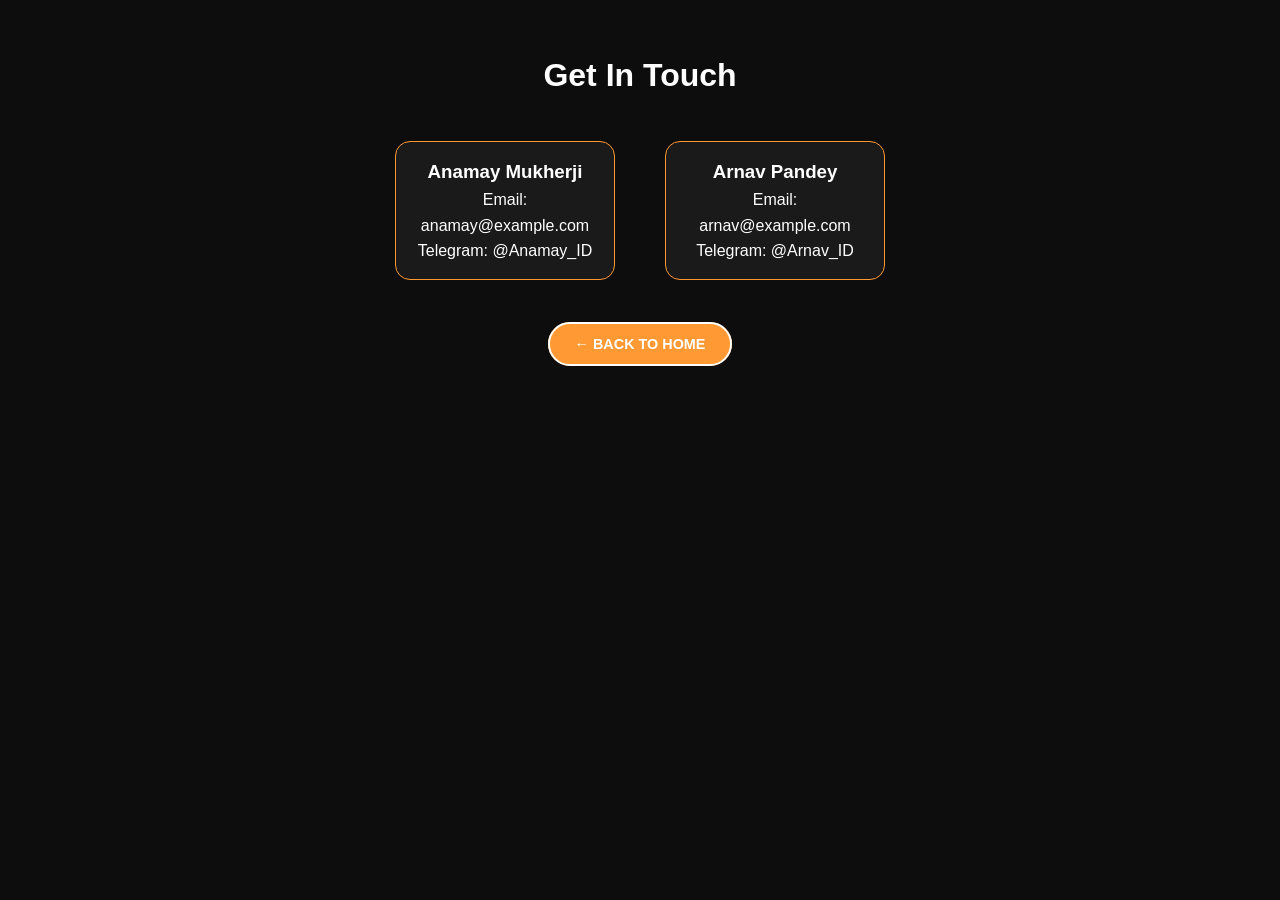
==== contact.html @ 9274b2ab "Add files via upload" ====
<!DOCTYPE html>
<html lang="en">
<head>
    <meta charset="UTF-8">
    <title>Contact Us | Crimson Dusk Gaming</title>
    <link rel="stylesheet" href="style.css">
</head>
<body style="padding: 50px;">
    <h1>Get In Touch</h1>
    <div style="display: flex; justify-content: center; gap: 50px; margin-top: 40px;">
        
        <!-- Anamay Contact -->
        <div class="partner-card">
            <h3>Anamay Mukherji</h3>
            <p>Email: anamay@example.com</p>
            <p>Telegram: @Anamay_ID</p>
        </div>

        <!-- Arnav Contact -->
        <div class="partner-card">
            <h3>Arnav Pandey</h3>
            <p>Email: arnav@example.com</p>
            <p>Telegram: @Arnav_ID</p>
        </div>

    </div>
    <br><br>
    <a href="index.html" class="nav-btn btn-1">← Back to Home</a>
</body>
</html>
---- style.css ----
/* --- Global Styles --- */
* { margin: 0; padding: 0; box-sizing: border-box; }
body { font-family: 'Poppins', sans-serif; background-color: #0d0d0d; color: #ffffff; text-align: center; line-height: 1.6; }

/* --- Hero Section --- */
/* Saffron to Green Gradient */
.hero { padding: 60px 20px; background: linear-gradient(135deg, #FF9933, #0d0d0d, #138808); border-bottom: 4px solid #ffffff; }

/* Founders Profile - White Border for contrast */
.founders-container { display: flex; justify-content: center; gap: 40px; margin: 30px 0; flex-wrap: wrap; }
.founder-card { text-align: center; }
.profile-img { width: 200px; height: 200px; border-radius: 50%; border: 6px solid #ffffff; object-fit: cover; margin-bottom: 10px; }

/* Buttons - Tri-color Palette */
.nav-links { display: flex; justify-content: center; gap: 15px; margin-top: 30px; flex-wrap: wrap; }
.nav-btn { padding: 12px 25px; border-radius: 50px; text-decoration: none; font-weight: 700; color: #fff; transition: 0.4s; text-transform: uppercase; font-size: 0.9rem; border: 2px solid #fff; }
.nav-btn:hover { transform: scale(1.1); filter: brightness(1.2); }

/* Custom Colors */
.btn-1 { background: #FF9933; } /* Saffron */
.btn-2 { background: #138808; } /* Green */
.btn-3 { background: #000080; } /* Navy Blue (Ashoka Chakra) */
.btn-4 { background: #ffffff; color: #000; } /* White */
.btn-5 { background: #FF9933; } /* Saffron */

/* Creative Team */
.partners { padding: 40px 20px; }
.grid { display: flex; justify-content: center; gap: 30px; margin-top: 20px; flex-wrap: wrap; }
.partner-card { background: #1a1a1a; padding: 15px; border-radius: 15px; width: 220px; border: 1px solid #FF9933; }
.partner-img { width: 100px; height: 100px; border-radius: 50%; border: 3px solid #138808; object-fit: cover; margin-bottom: 10px; }

/* Footer */
footer { padding: 30px; color: #fff; font-size: 0.9rem; border-top: 2px solid #FF9933; }
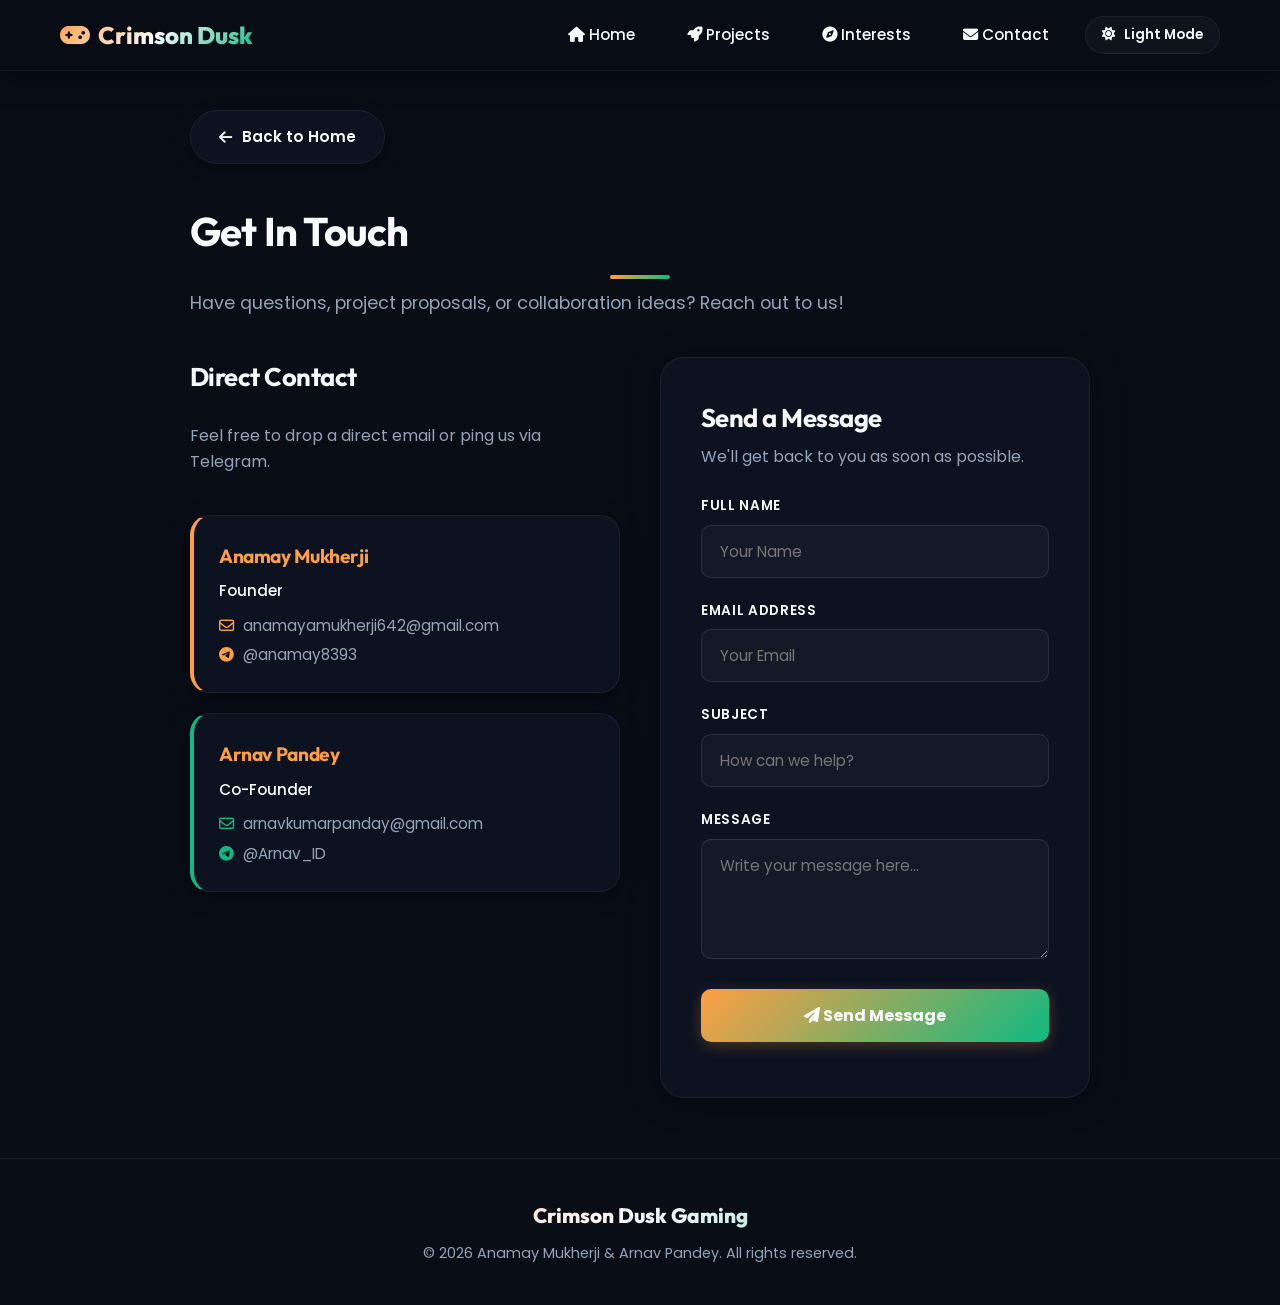
==== commit dc46d7f1: "Add files via upload" ====
--- a/contact.html
+++ b/contact.html
@@ -1,30 +1,124 @@
-<!DOCTYPE html>
-<html lang="en">
-<head>
-    <meta charset="UTF-8">
-    <title>Contact Us | Crimson Dusk Gaming</title>
-    <link rel="stylesheet" href="style.css">
-</head>
-<body style="padding: 50px;">
-    <h1>Get In Touch</h1>
-    <div style="display: flex; justify-content: center; gap: 50px; margin-top: 40px;">
-        
-        <!-- Anamay Contact -->
-        <div class="partner-card">
-            <h3>Anamay Mukherji</h3>
-            <p>Email: anamay@example.com</p>
-            <p>Telegram: @Anamay_ID</p>
-        </div>
-
-        <!-- Arnav Contact -->
-        <div class="partner-card">
-            <h3>Arnav Pandey</h3>
-            <p>Email: arnav@example.com</p>
-            <p>Telegram: @Arnav_ID</p>
-        </div>
-
-    </div>
-    <br><br>
-    <a href="index.html" class="nav-btn btn-1">← Back to Home</a>
-</body>
+<!DOCTYPE html>
+<html lang="en">
+<head>
+    <meta charset="UTF-8">
+    <meta name="viewport" content="width=device-width, initial-scale=1.0">
+    <meta name="description" content="Contact the Crimson Dusk Gaming team - Anamay Mukherji & Arnav Pandey. Send a message or connect directly.">
+    <title>Contact Us | Crimson Dusk Gaming</title>
+    <!-- FontAwesome Icons -->
+    <link rel="stylesheet" href="https://cdnjs.cloudflare.com/ajax/libs/font-awesome/6.4.0/css/all.min.css">
+    <!-- Main Stylesheet -->
+    <link rel="stylesheet" href="style.css">
+</head>
+<body>
+
+    <!-- Navigation Header -->
+    <nav class="navbar">
+        <div class="container navbar-container">
+            <a href="index.html" class="brand">
+                <i class="fa-solid fa-gamepad"></i> Crimson Dusk
+            </a>
+            <ul class="nav-menu">
+                <li><a href="index.html" class="nav-link"><i class="fa-solid fa-house"></i> Home</a></li>
+                <li><a href="projects.html" class="nav-link"><i class="fa-solid fa-rocket"></i> Projects</a></li>
+                <li><a href="project2.html" class="nav-link"><i class="fa-solid fa-compass"></i> Interests</a></li>
+                <li><a href="contact.html" class="nav-link active"><i class="fa-solid fa-envelope"></i> Contact</a></li>
+                <li>
+                    <button id="themeToggle" class="theme-toggle-btn">
+                        <i class="fa-solid fa-moon"></i> Dark Mode
+                    </button>
+                </li>
+            </ul>
+        </div>
+    </nav>
+
+    <!-- Subpage Container -->
+    <main class="subpage-container container">
+        
+        <!-- Back Button -->
+        <div class="back-btn-container">
+            <a href="index.html" class="action-btn btn-saffron" style="display: inline-flex; width: fit-content;">
+                <i class="fa-solid fa-arrow-left"></i> Back to Home
+            </a>
+        </div>
+        
+        <h1 class="section-title" style="text-align: left; margin-bottom: 10px; font-size: 2.5rem;">Get In Touch</h1>
+        <p style="color: var(--text-secondary); margin-bottom: 40px; font-size: 1.1rem;">Have questions, project proposals, or collaboration ideas? Reach out to us!</p>
+
+        <!-- Contact Grid -->
+        <div class="contact-grid">
+            
+            <!-- Column 1: Info Cards -->
+            <div class="contact-info-panel">
+                <h2 style="font-family: var(--font-heading); font-size: 1.6rem; margin-bottom: 5px;">Direct Contact</h2>
+                <p style="color: var(--text-secondary); margin-bottom: 20px;">Feel free to drop a direct email or ping us via Telegram.</p>
+                
+                <!-- Anamay Card -->
+                <div class="info-card" style="border-left: 4px solid var(--accent-saffron);">
+                    <h3>Anamay Mukherji</h3>
+                    <p style="font-weight: 500; color: var(--text-primary); margin-bottom: 10px;">Founder</p>
+                    <p><i class="fa-regular fa-envelope" style="width: 20px; color: var(--accent-saffron);"></i> anamayamukherji642@gmail.com</p>
+                    <p><i class="fa-brands fa-telegram" style="width: 20px; color: var(--accent-saffron);"></i> @anamay8393</p>
+                </div>
+
+                <!-- Arnav Card -->
+                <div class="info-card" style="border-left: 4px solid var(--accent-green);">
+                    <h3>Arnav Pandey</h3>
+                    <p style="font-weight: 500; color: var(--text-primary); margin-bottom: 10px;">Co-Founder</p>
+                    <p><i class="fa-regular fa-envelope" style="width: 20px; color: var(--accent-green);"></i> arnavkumarpanday@gmail.com</p>
+                    <p><i class="fa-brands fa-telegram" style="width: 20px; color: var(--accent-green);"></i> @Arnav_ID</p>
+                </div>
+            </div>
+            
+            <!-- Column 2: Netlify Form -->
+            <div class="contact-form-panel">
+                <h2 style="font-family: var(--font-heading); font-size: 1.6rem; margin-bottom: 5px; text-align: left;">Send a Message</h2>
+                <p style="color: var(--text-secondary); margin-bottom: 25px; text-align: left;">We'll get back to you as soon as possible.</p>
+                
+                <form id="contactForm" name="contact" method="POST" data-netlify="true">
+                    <!-- Netlify Form Name Identifier -->
+                    <input type="hidden" name="form-name" value="contact">
+                    
+                    <div class="form-group">
+                        <label for="name" class="form-label">Full Name</label>
+                        <input type="text" id="name" name="name" class="form-control" placeholder="Your Name" required>
+                    </div>
+
+                    <div class="form-group">
+                        <label for="email" class="form-label">Email Address</label>
+                        <input type="email" id="email" name="email" class="form-control" placeholder="Your Email" required>
+                    </div>
+
+                    <div class="form-group">
+                        <label for="subject" class="form-label">Subject</label>
+                        <input type="text" id="subject" name="subject" class="form-control" placeholder="How can we help?" required>
+                    </div>
+
+                    <div class="form-group">
+                        <label for="message" class="form-label">Message</label>
+                        <textarea id="message" name="message" class="form-control" placeholder="Write your message here..." required></textarea>
+                    </div>
+
+                    <button type="submit" class="submit-btn">
+                        <i class="fa-solid fa-paper-plane"></i> Send Message
+                    </button>
+
+                    <div id="formStatus" class="form-status"></div>
+                </form>
+            </div>
+            
+        </div>
+    </main>
+
+    <!-- Footer -->
+    <footer class="footer">
+        <div class="container">
+            <div class="footer-logo">Crimson Dusk Gaming</div>
+            <p>&copy; 2026 Anamay Mukherji & Arnav Pandey. All rights reserved.</p>
+        </div>
+    </footer>
+
+    <!-- Main JavaScript -->
+    <script src="script.js"></script>
+</body>
 </html>
--- a/style.css
+++ b/style.css
@@ -1,33 +1,778 @@
-/* --- Global Styles --- */
-* { margin: 0; padding: 0; box-sizing: border-box; }
-body { font-family: 'Poppins', sans-serif; background-color: #0d0d0d; color: #ffffff; text-align: center; line-height: 1.6; }
-
-/* --- Hero Section --- */
-/* Saffron to Green Gradient */
-.hero { padding: 60px 20px; background: linear-gradient(135deg, #FF9933, #0d0d0d, #138808); border-bottom: 4px solid #ffffff; }
-
-/* Founders Profile - White Border for contrast */
-.founders-container { display: flex; justify-content: center; gap: 40px; margin: 30px 0; flex-wrap: wrap; }
-.founder-card { text-align: center; }
-.profile-img { width: 200px; height: 200px; border-radius: 50%; border: 6px solid #ffffff; object-fit: cover; margin-bottom: 10px; }
-
-/* Buttons - Tri-color Palette */
-.nav-links { display: flex; justify-content: center; gap: 15px; margin-top: 30px; flex-wrap: wrap; }
-.nav-btn { padding: 12px 25px; border-radius: 50px; text-decoration: none; font-weight: 700; color: #fff; transition: 0.4s; text-transform: uppercase; font-size: 0.9rem; border: 2px solid #fff; }
-.nav-btn:hover { transform: scale(1.1); filter: brightness(1.2); }
-
-/* Custom Colors */
-.btn-1 { background: #FF9933; } /* Saffron */
-.btn-2 { background: #138808; } /* Green */
-.btn-3 { background: #000080; } /* Navy Blue (Ashoka Chakra) */
-.btn-4 { background: #ffffff; color: #000; } /* White */
-.btn-5 { background: #FF9933; } /* Saffron */
-
-/* Creative Team */
-.partners { padding: 40px 20px; }
-.grid { display: flex; justify-content: center; gap: 30px; margin-top: 20px; flex-wrap: wrap; }
-.partner-card { background: #1a1a1a; padding: 15px; border-radius: 15px; width: 220px; border: 1px solid #FF9933; }
-.partner-img { width: 100px; height: 100px; border-radius: 50%; border: 3px solid #138808; object-fit: cover; margin-bottom: 10px; }
-
-/* Footer */
-footer { padding: 30px; color: #fff; font-size: 0.9rem; border-top: 2px solid #FF9933; }+@import url('https://fonts.googleapis.com/css2?family=Outfit:wght@300;400;500;600;700;800&family=Poppins:wght@300;400;500;600;700;800&display=swap');
+
+/* --- Custom Variables & Themes --- */
+:root {
+    /* Fonts */
+    --font-heading: 'Outfit', sans-serif;
+    --font-body: 'Poppins', sans-serif;
+
+    /* Theme - Dark (Default) */
+    --bg-primary: #090d16;
+    --bg-secondary: #0f1626;
+    --bg-tertiary: #17223b;
+    --text-primary: #f8fafc;
+    --text-secondary: #94a3b8;
+
+    /* Branding Colors */
+    --accent-saffron: #ff9f43;
+    --accent-green: #10b981;
+    --accent-blue: #3b82f6;
+
+    /* Glassmorphism & UI elements */
+    --card-bg: rgba(15, 22, 38, 0.7);
+    --card-border: rgba(255, 255, 255, 0.06);
+    --card-hover-border: rgba(255, 159, 67, 0.3);
+    --navbar-bg: rgba(9, 13, 22, 0.8);
+    --input-bg: rgba(255, 255, 255, 0.03);
+    --input-border: rgba(255, 255, 255, 0.1);
+
+    /* Shadows & Glows */
+    --shadow: rgba(0, 0, 0, 0.4);
+    --glow-saffron: rgba(255, 159, 67, 0.25);
+    --glow-green: rgba(16, 185, 129, 0.25);
+
+    /* Dynamic Transitions */
+    --transition-fast: 0.2s ease;
+    --transition-normal: 0.3s ease;
+    --transition-slow: 0.5s ease;
+}
+
+body.light-mode {
+    /* Theme - Light */
+    --bg-primary: #f8fafc;
+    --bg-secondary: #ffffff;
+    --bg-tertiary: #f1f5f9;
+    --text-primary: #0f172a;
+    --text-secondary: #475569;
+
+    /* Adjusted Branding for Light BG */
+    --accent-saffron: #e67e22;
+    --accent-green: #059669;
+    --accent-blue: #1d4ed8;
+
+    /* Glassmorphism & UI elements */
+    --card-bg: rgba(255, 255, 255, 0.8);
+    --card-border: rgba(15, 23, 42, 0.08);
+    --card-hover-border: rgba(230, 126, 34, 0.3);
+    --navbar-bg: rgba(248, 250, 252, 0.85);
+    --input-bg: rgba(15, 23, 42, 0.02);
+    --input-border: rgba(15, 23, 42, 0.1);
+
+    /* Shadows & Glows */
+    --shadow: rgba(0, 0, 0, 0.06);
+    --glow-saffron: rgba(230, 126, 34, 0.15);
+    --glow-green: rgba(5, 150, 105, 0.15);
+}
+
+/* --- Base Reset & General --- */
+* {
+    margin: 0;
+    padding: 0;
+    box-sizing: border-box;
+}
+
+html {
+    scroll-behavior: smooth;
+}
+
+body {
+    font-family: var(--font-body);
+    background-color: var(--bg-primary);
+    color: var(--text-primary);
+    line-height: 1.6;
+    overflow-x: hidden;
+    transition: background-color var(--transition-normal), color var(--transition-normal);
+}
+
+.container {
+    max-width: 1200px;
+    margin: 0 auto;
+    padding: 0 20px;
+}
+
+h1,
+h2,
+h3,
+h4 {
+    font-family: var(--font-heading);
+    font-weight: 700;
+    letter-spacing: -0.02em;
+}
+
+a {
+    color: inherit;
+    text-decoration: none;
+    transition: color var(--transition-fast);
+}
+
+/* --- Navigation Bar --- */
+.navbar {
+    position: fixed;
+    top: 0;
+    left: 0;
+    width: 100%;
+    z-index: 1000;
+    background-color: var(--navbar-bg);
+    backdrop-filter: blur(12px);
+    -webkit-backdrop-filter: blur(12px);
+    border-bottom: 1px solid var(--card-border);
+    box-shadow: 0 4px 30px var(--shadow);
+    transition: background-color var(--transition-normal);
+}
+
+.navbar-container {
+    display: flex;
+    justify-content: space-between;
+    align-items: center;
+    height: 70px;
+}
+
+.brand {
+    font-family: var(--font-heading);
+    font-size: 1.5rem;
+    font-weight: 800;
+    display: flex;
+    align-items: center;
+    gap: 8px;
+    background: linear-gradient(135deg, var(--accent-saffron), var(--text-primary), var(--accent-green));
+    -webkit-background-clip: text;
+    -webkit-text-fill-color: transparent;
+}
+
+.nav-menu {
+    display: flex;
+    list-style: none;
+    gap: 20px;
+    align-items: center;
+}
+
+.nav-link {
+    font-size: 0.95rem;
+    font-weight: 500;
+    padding: 8px 16px;
+    border-radius: 8px;
+    transition: all var(--transition-fast);
+}
+
+.nav-link:hover {
+    color: var(--accent-saffron);
+    background-color: rgba(255, 159, 67, 0.08);
+}
+
+/* --- Theme Toggle Button --- */
+.theme-toggle-btn {
+    background: none;
+    border: 1px solid var(--card-border);
+    color: var(--text-primary);
+    padding: 8px 16px;
+    border-radius: 20px;
+    cursor: pointer;
+    font-family: var(--font-body);
+    font-weight: 600;
+    font-size: 0.85rem;
+    display: flex;
+    align-items: center;
+    gap: 8px;
+    background-color: var(--input-bg);
+    transition: all var(--transition-fast);
+}
+
+.theme-toggle-btn:hover {
+    border-color: var(--accent-saffron);
+    color: var(--accent-saffron);
+    box-shadow: 0 0 10px var(--glow-saffron);
+}
+
+/* --- Ticker / Marquee --- */
+.ticker-container {
+    margin-top: 70px;
+    /* offset navbar */
+    background: linear-gradient(90deg, var(--accent-saffron), var(--accent-blue), var(--accent-green));
+    padding: 6px 0;
+    color: #ffffff;
+    font-family: var(--font-heading);
+    font-weight: 600;
+    font-size: 0.85rem;
+    box-shadow: 0 2px 10px var(--shadow);
+}
+
+.ticker-content {
+    white-space: nowrap;
+    overflow: hidden;
+    box-sizing: border-box;
+}
+
+/* Custom gorgeous style inside standard marquee tag */
+.ticker {
+    margin: 0;
+    font-size: 0.9rem;
+    font-weight: 500;
+    letter-spacing: 0.03em;
+}
+
+/* --- Hero Section --- */
+.hero-section {
+    padding: 100px 0 60px 0;
+    text-align: center;
+    position: relative;
+}
+
+.hero-title {
+    font-size: 3.5rem;
+    line-height: 1.1;
+    margin-bottom: 15px;
+    background: linear-gradient(135deg, var(--accent-saffron), #ffffff, var(--accent-green));
+    -webkit-background-clip: text;
+    -webkit-text-fill-color: transparent;
+    font-weight: 800;
+}
+
+body.light-mode .hero-title {
+    background: linear-gradient(135deg, var(--accent-saffron), var(--text-primary), var(--accent-green));
+    -webkit-background-clip: text;
+    -webkit-text-fill-color: transparent;
+}
+
+.hero-subtitle {
+    font-size: 1.3rem;
+    color: var(--text-secondary);
+    max-width: 600px;
+    margin: 0 auto 30px auto;
+    font-weight: 400;
+}
+
+/* --- Founders Profile Grid --- */
+.profile-grid {
+    display: grid;
+    grid-template-columns: repeat(auto-fit, minmax(280px, 350px));
+    justify-content: center;
+    gap: 40px;
+    margin: 40px 0;
+}
+
+.profile-card {
+    background-color: var(--card-bg);
+    border: 1px solid var(--card-border);
+    backdrop-filter: blur(16px);
+    -webkit-backdrop-filter: blur(16px);
+    border-radius: 24px;
+    padding: 35px 25px;
+    box-shadow: 0 8px 32px var(--shadow);
+    transition: transform var(--transition-normal), border-color var(--transition-normal), box-shadow var(--transition-normal);
+    position: relative;
+    overflow: hidden;
+}
+
+.profile-card::before {
+    content: '';
+    position: absolute;
+    top: 0;
+    left: 0;
+    width: 100%;
+    height: 4px;
+    background: linear-gradient(90deg, var(--accent-saffron), var(--accent-green));
+    opacity: 0.8;
+}
+
+.profile-card:hover {
+    transform: translateY(-8px);
+    border-color: var(--card-hover-border);
+    box-shadow: 0 12px 40px rgba(0, 0, 0, 0.4), 0 0 20px var(--glow-saffron);
+}
+
+.profile-card-image-wrapper {
+    position: relative;
+    width: 170px;
+    height: 170px;
+    margin: 0 auto 20px auto;
+    border-radius: 50%;
+    padding: 6px;
+    background: linear-gradient(135deg, var(--accent-saffron), var(--accent-blue), var(--accent-green));
+}
+
+.profile-card-img {
+    width: 100%;
+    height: 100%;
+    border-radius: 50%;
+    object-fit: cover;
+    border: 4px solid var(--bg-secondary);
+    background-color: var(--bg-tertiary);
+    transition: transform var(--transition-slow);
+}
+
+.profile-card:hover .profile-card-img {
+    transform: scale(1.05);
+}
+
+.profile-card h3 {
+    font-size: 1.4rem;
+    margin-bottom: 5px;
+    color: var(--text-primary);
+}
+
+.profile-card .role {
+    font-size: 0.95rem;
+    color: var(--accent-saffron);
+    font-weight: 600;
+    text-transform: uppercase;
+    letter-spacing: 0.05em;
+    margin-bottom: 15px;
+}
+
+.profile-card .bio {
+    font-size: 0.9rem;
+    color: var(--text-secondary);
+}
+
+/* --- Navigation Button Grid --- */
+.action-grid {
+    display: flex;
+    justify-content: center;
+    flex-wrap: wrap;
+    gap: 15px;
+    margin: 40px auto;
+    max-width: 900px;
+}
+
+.action-btn {
+    padding: 14px 28px;
+    border-radius: 50px;
+    font-weight: 600;
+    font-size: 0.95rem;
+    display: flex;
+    align-items: center;
+    gap: 10px;
+    border: 1px solid var(--card-border);
+    background-color: var(--card-bg);
+    color: var(--text-primary);
+    backdrop-filter: blur(8px);
+    transition: all var(--transition-fast);
+    box-shadow: 0 4px 15px var(--shadow);
+}
+
+.action-btn:hover {
+    transform: translateY(-3px);
+}
+
+.action-btn.btn-saffron:hover {
+    border-color: var(--accent-saffron);
+    color: var(--accent-saffron);
+    box-shadow: 0 0 15px var(--glow-saffron);
+}
+
+.action-btn.btn-green:hover {
+    border-color: var(--accent-green);
+    color: var(--accent-green);
+    box-shadow: 0 0 15px var(--glow-green);
+}
+
+.action-btn.btn-blue:hover {
+    border-color: var(--accent-blue);
+    color: var(--accent-blue);
+    box-shadow: 0 0 15px rgba(59, 130, 246, 0.3);
+}
+
+.action-btn.btn-white:hover {
+    background-color: var(--text-primary);
+    color: var(--bg-primary);
+    border-color: var(--text-primary);
+}
+
+/* --- Section Styling --- */
+.section-padding {
+    padding: 80px 0;
+    border-top: 1px solid var(--card-border);
+}
+
+.section-title {
+    font-size: 2.2rem;
+    text-align: center;
+    margin-bottom: 45px;
+    position: relative;
+}
+
+.section-title::after {
+    content: '';
+    display: block;
+    width: 60px;
+    height: 4px;
+    background: linear-gradient(90deg, var(--accent-saffron), var(--accent-green));
+    margin: 12px auto 0 auto;
+    border-radius: 2px;
+}
+
+/* --- Creative Collaborators Grid --- */
+.collaborator-grid {
+    display: grid;
+    grid-template-columns: repeat(auto-fit, minmax(250px, 1fr));
+    gap: 30px;
+    max-width: 800px;
+    margin: 0 auto;
+}
+
+.collaborator-card {
+    background-color: var(--card-bg);
+    border: 1px solid var(--card-border);
+    border-radius: 20px;
+    padding: 30px 20px;
+    text-align: center;
+    box-shadow: 0 4px 20px var(--shadow);
+    transition: transform var(--transition-normal), border-color var(--transition-normal);
+}
+
+.collaborator-card:hover {
+    transform: translateY(-5px);
+    border-color: var(--card-hover-border);
+}
+
+.collab-img-wrapper {
+    position: relative;
+    width: 110px;
+    height: 110px;
+    margin: 0 auto 15px auto;
+    border-radius: 50%;
+    padding: 4px;
+    background: linear-gradient(135deg, var(--accent-saffron), var(--accent-green));
+}
+
+.collab-img {
+    width: 100%;
+    height: 100%;
+    border-radius: 50%;
+    object-fit: cover;
+    border: 3px solid var(--bg-secondary);
+}
+
+.collaborator-card h3 {
+    font-size: 1.25rem;
+    margin-bottom: 5px;
+}
+
+.collaborator-card .role {
+    font-size: 0.85rem;
+    color: var(--accent-green);
+    font-weight: 600;
+    text-transform: uppercase;
+    letter-spacing: 0.05em;
+}
+
+/* --- Skills Section --- */
+.skills-container {
+    max-width: 800px;
+    margin: 0 auto;
+    background-color: var(--card-bg);
+    border: 1px solid var(--card-border);
+    padding: 40px;
+    border-radius: 24px;
+    box-shadow: 0 4px 30px var(--shadow);
+}
+
+.skills-category {
+    margin-bottom: 30px;
+}
+
+.skills-category:last-child {
+    margin-bottom: 0;
+}
+
+.skills-category-title {
+    font-size: 1.1rem;
+    color: var(--accent-saffron);
+    margin-bottom: 15px;
+    text-align: left;
+    font-weight: 600;
+    display: flex;
+    align-items: center;
+    gap: 8px;
+}
+
+.skills-grid {
+    display: flex;
+    flex-wrap: wrap;
+    gap: 12px;
+}
+
+.skill-badge {
+    background-color: var(--bg-tertiary);
+    border: 1px solid var(--card-border);
+    padding: 8px 18px;
+    border-radius: 30px;
+    font-size: 0.9rem;
+    font-weight: 500;
+    display: flex;
+    align-items: center;
+    gap: 8px;
+    transition: all var(--transition-fast);
+}
+
+.skill-badge:hover {
+    border-color: var(--accent-saffron);
+    background-color: rgba(255, 159, 67, 0.05);
+    transform: scale(1.05);
+}
+
+/* --- Social Grid --- */
+.social-grid {
+    display: flex;
+    justify-content: center;
+    gap: 20px;
+    flex-wrap: wrap;
+    margin-top: 20px;
+}
+
+.social-btn {
+    padding: 12px 25px;
+    border-radius: 12px;
+    font-weight: 600;
+    font-size: 0.95rem;
+    display: flex;
+    align-items: center;
+    gap: 10px;
+    border: 1px solid var(--card-border);
+    background-color: var(--card-bg);
+    transition: all var(--transition-fast);
+}
+
+.social-btn:hover {
+    transform: translateY(-3px);
+}
+
+.social-btn.yt:hover {
+    border-color: #ff0000;
+    color: #ff0000;
+    box-shadow: 0 0 15px rgba(255, 0, 0, 0.2);
+}
+
+.social-btn.li:hover {
+    border-color: #0077b5;
+    color: #0077b5;
+    box-shadow: 0 0 15px rgba(0, 119, 181, 0.2);
+}
+
+.social-btn.ig:hover {
+    border-color: #e1306c;
+    color: #e1306c;
+    box-shadow: 0 0 15px rgba(225, 48, 108, 0.2);
+}
+
+/* --- Subpages Layout (Projects & Growth) --- */
+.subpage-container {
+    padding: 110px 0 60px 0;
+    /* offset navbar */
+    max-width: 900px;
+    margin: 0 auto;
+}
+
+.back-btn-container {
+    margin-bottom: 35px;
+}
+
+.project-list {
+    display: flex;
+    flex-direction: column;
+    gap: 25px;
+}
+
+.project-card {
+    background-color: var(--card-bg);
+    border: 1px solid var(--card-border);
+    border-radius: 20px;
+    padding: 30px;
+    text-align: left;
+    box-shadow: 0 4px 20px var(--shadow);
+    transition: transform var(--transition-normal), border-color var(--transition-normal);
+    position: relative;
+    overflow: hidden;
+}
+
+.project-card::before {
+    content: '';
+    position: absolute;
+    top: 0;
+    left: 0;
+    width: 4px;
+    height: 100%;
+    background: linear-gradient(180deg, var(--accent-saffron), var(--accent-green));
+}
+
+.project-card:hover {
+    transform: translateX(6px);
+    border-color: var(--card-hover-border);
+}
+
+.project-card h3 {
+    font-size: 1.4rem;
+    margin-bottom: 12px;
+    display: flex;
+    align-items: center;
+    gap: 10px;
+}
+
+.project-card p {
+    color: var(--text-secondary);
+    font-size: 0.95rem;
+}
+
+/* --- Contact Form Section --- */
+.contact-grid {
+    display: grid;
+    grid-template-columns: 1fr 1fr;
+    gap: 40px;
+    align-items: start;
+}
+
+@media (max-width: 768px) {
+    .contact-grid {
+        grid-template-columns: 1fr;
+    }
+}
+
+.contact-info-panel {
+    display: flex;
+    flex-direction: column;
+    gap: 20px;
+}
+
+.info-card {
+    background-color: var(--card-bg);
+    border: 1px solid var(--card-border);
+    border-radius: 20px;
+    padding: 25px;
+    text-align: left;
+    box-shadow: 0 4px 20px var(--shadow);
+}
+
+.info-card h3 {
+    font-size: 1.2rem;
+    margin-bottom: 8px;
+    color: var(--accent-saffron);
+}
+
+.info-card p {
+    color: var(--text-secondary);
+    font-size: 0.95rem;
+    margin-bottom: 5px;
+}
+
+.info-card p:last-child {
+    margin-bottom: 0;
+}
+
+.contact-form-panel {
+    background-color: var(--card-bg);
+    border: 1px solid var(--card-border);
+    border-radius: 24px;
+    padding: 40px;
+    box-shadow: 0 4px 30px var(--shadow);
+}
+
+.form-group {
+    margin-bottom: 22px;
+    text-align: left;
+}
+
+.form-label {
+    display: block;
+    font-size: 0.85rem;
+    font-weight: 600;
+    text-transform: uppercase;
+    letter-spacing: 0.05em;
+    margin-bottom: 8px;
+    color: var(--text-primary);
+}
+
+.form-control {
+    width: 100%;
+    background-color: var(--input-bg);
+    border: 1px solid var(--input-border);
+    border-radius: 10px;
+    padding: 14px 18px;
+    color: var(--text-primary);
+    font-family: var(--font-body);
+    font-size: 0.95rem;
+    transition: all var(--transition-fast);
+}
+
+.form-control:focus {
+    outline: none;
+    border-color: var(--accent-saffron);
+    box-shadow: 0 0 0 3px var(--glow-saffron);
+}
+
+textarea.form-control {
+    resize: vertical;
+    min-height: 120px;
+}
+
+.submit-btn {
+    width: 100%;
+    padding: 14px;
+    border: none;
+    border-radius: 10px;
+    font-family: var(--font-body);
+    font-weight: 700;
+    font-size: 1rem;
+    color: #ffffff;
+    background: linear-gradient(135deg, var(--accent-saffron), var(--accent-green));
+    cursor: pointer;
+    box-shadow: 0 4px 15px var(--glow-saffron);
+    transition: all var(--transition-fast);
+}
+
+.submit-btn:hover {
+    transform: translateY(-2px);
+    box-shadow: 0 6px 20px var(--glow-saffron);
+    filter: brightness(1.1);
+}
+
+.form-status {
+    margin-top: 15px;
+    font-weight: 600;
+    font-size: 0.95rem;
+    text-align: center;
+}
+
+/* --- Scroll To Top Button --- */
+.scroll-top-btn {
+    position: fixed;
+    bottom: 25px;
+    right: 25px;
+    background: linear-gradient(135deg, var(--accent-saffron), var(--accent-green));
+    color: white;
+    border: none;
+    border-radius: 50%;
+    width: 50px;
+    height: 50px;
+    font-size: 1.1rem;
+    display: none;
+    align-items: center;
+    justify-content: center;
+    cursor: pointer;
+    box-shadow: 0 4px 15px var(--glow-saffron);
+    transition: all var(--transition-fast);
+    z-index: 999;
+}
+
+.scroll-top-btn:hover {
+    transform: translateY(-5px);
+    box-shadow: 0 6px 20px var(--glow-saffron);
+}
+
+/* --- Footer --- */
+.footer {
+    padding: 40px 0;
+    text-align: center;
+    border-top: 1px solid var(--card-border);
+    color: var(--text-secondary);
+    font-size: 0.9rem;
+}
+
+.footer-logo {
+    font-family: var(--font-heading);
+    font-weight: 800;
+    font-size: 1.3rem;
+    margin-bottom: 10px;
+    background: linear-gradient(135deg, var(--accent-saffron), var(--text-primary), var(--accent-green));
+    -webkit-background-clip: text;
+    -webkit-text-fill-color: transparent;
+}
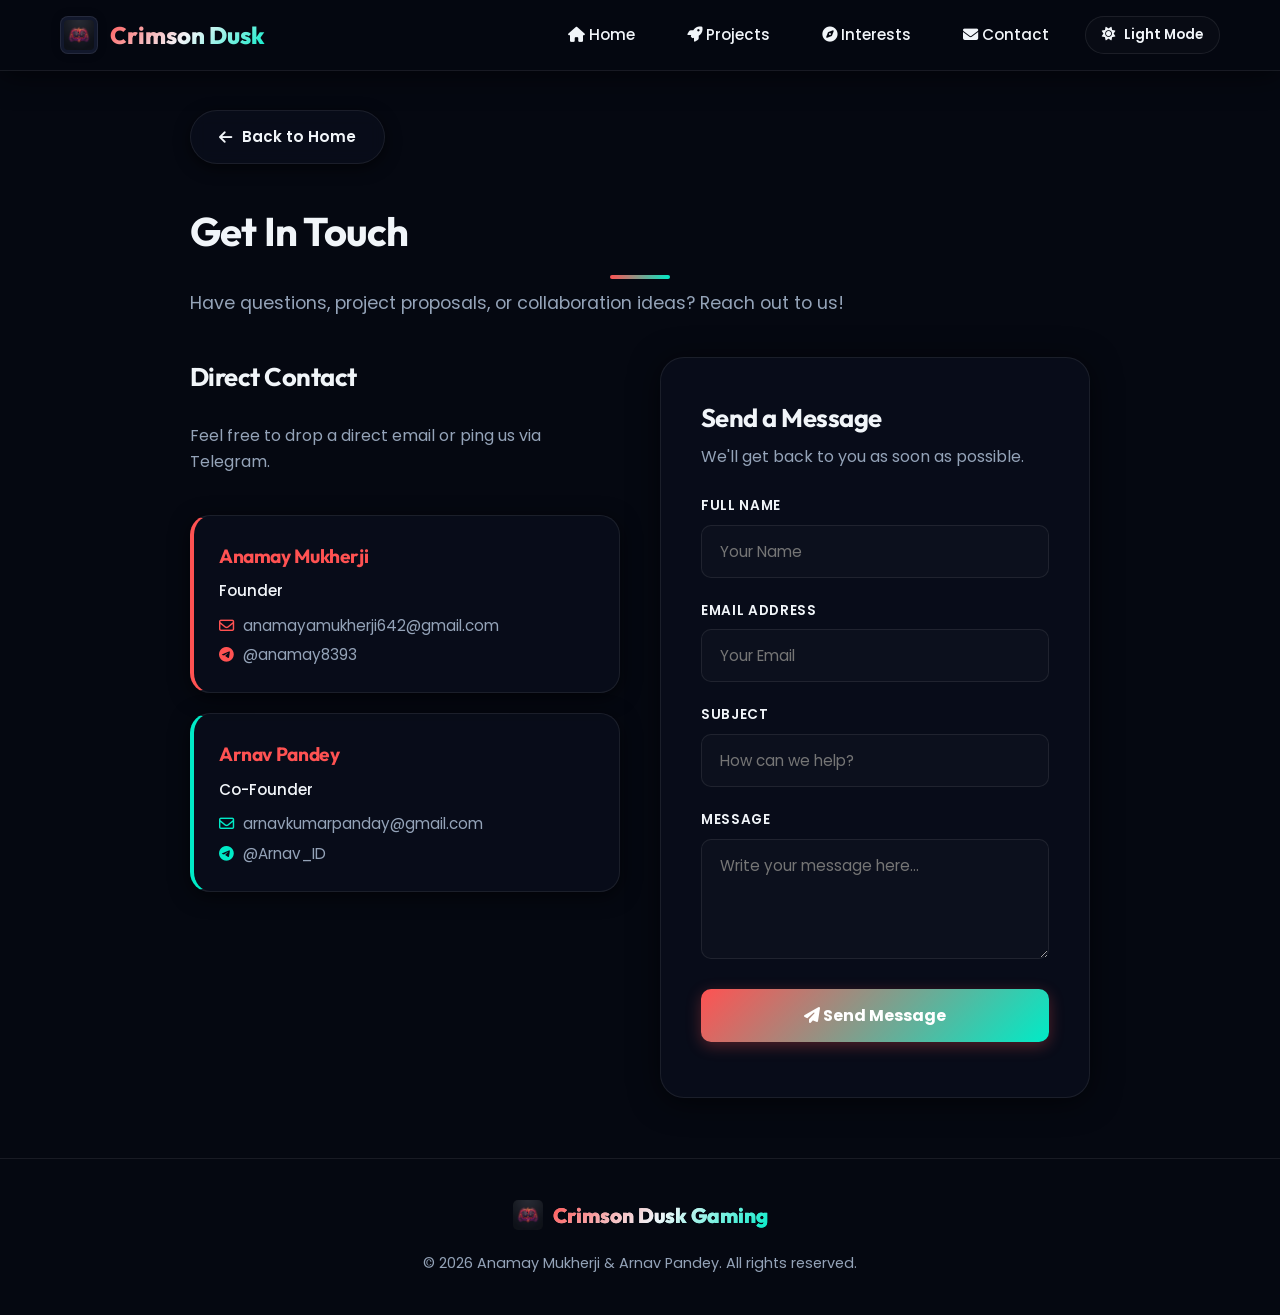
==== commit 4786d779: "Add files via upload" ====
--- a/contact.html
+++ b/contact.html
@@ -1,22 +1,26 @@
 <!DOCTYPE html>
 <html lang="en">
+
 <head>
     <meta charset="UTF-8">
     <meta name="viewport" content="width=device-width, initial-scale=1.0">
-    <meta name="description" content="Contact the Crimson Dusk Gaming team - Anamay Mukherji & Arnav Pandey. Send a message or connect directly.">
+    <meta name="description"
+        content="Contact the Crimson Dusk Gaming team - Anamay Mukherji & Arnav Pandey. Send a message or connect directly.">
     <title>Contact Us | Crimson Dusk Gaming</title>
     <!-- FontAwesome Icons -->
     <link rel="stylesheet" href="https://cdnjs.cloudflare.com/ajax/libs/font-awesome/6.4.0/css/all.min.css">
     <!-- Main Stylesheet -->
     <link rel="stylesheet" href="style.css">
 </head>
+
 <body>
 
     <!-- Navigation Header -->
     <nav class="navbar">
         <div class="container navbar-container">
             <a href="index.html" class="brand">
-                <i class="fa-solid fa-gamepad"></i> Crimson Dusk
+                <img src="logo.png" alt="Crimson Dusk Gaming Logo" class="brand-logo">
+                <span class="brand-text">Crimson Dusk</span>
             </a>
             <ul class="nav-menu">
                 <li><a href="index.html" class="nav-link"><i class="fa-solid fa-house"></i> Home</a></li>
@@ -34,51 +38,59 @@
 
     <!-- Subpage Container -->
     <main class="subpage-container container">
-        
+
         <!-- Back Button -->
         <div class="back-btn-container">
             <a href="index.html" class="action-btn btn-saffron" style="display: inline-flex; width: fit-content;">
                 <i class="fa-solid fa-arrow-left"></i> Back to Home
             </a>
         </div>
-        
+
         <h1 class="section-title" style="text-align: left; margin-bottom: 10px; font-size: 2.5rem;">Get In Touch</h1>
-        <p style="color: var(--text-secondary); margin-bottom: 40px; font-size: 1.1rem;">Have questions, project proposals, or collaboration ideas? Reach out to us!</p>
+        <p style="color: var(--text-secondary); margin-bottom: 40px; font-size: 1.1rem;">Have questions, project
+            proposals, or collaboration ideas? Reach out to us!</p>
 
         <!-- Contact Grid -->
         <div class="contact-grid">
-            
+
             <!-- Column 1: Info Cards -->
             <div class="contact-info-panel">
                 <h2 style="font-family: var(--font-heading); font-size: 1.6rem; margin-bottom: 5px;">Direct Contact</h2>
-                <p style="color: var(--text-secondary); margin-bottom: 20px;">Feel free to drop a direct email or ping us via Telegram.</p>
-                
+                <p style="color: var(--text-secondary); margin-bottom: 20px;">Feel free to drop a direct email or ping
+                    us via Telegram.</p>
+
                 <!-- Anamay Card -->
                 <div class="info-card" style="border-left: 4px solid var(--accent-saffron);">
                     <h3>Anamay Mukherji</h3>
                     <p style="font-weight: 500; color: var(--text-primary); margin-bottom: 10px;">Founder</p>
-                    <p><i class="fa-regular fa-envelope" style="width: 20px; color: var(--accent-saffron);"></i> anamayamukherji642@gmail.com</p>
-                    <p><i class="fa-brands fa-telegram" style="width: 20px; color: var(--accent-saffron);"></i> @anamay8393</p>
+                    <p><i class="fa-regular fa-envelope" style="width: 20px; color: var(--accent-saffron);"></i>
+                        anamayamukherji642@gmail.com</p>
+                    <p><i class="fa-brands fa-telegram" style="width: 20px; color: var(--accent-saffron);"></i>
+                        @anamay8393</p>
                 </div>
 
                 <!-- Arnav Card -->
                 <div class="info-card" style="border-left: 4px solid var(--accent-green);">
                     <h3>Arnav Pandey</h3>
                     <p style="font-weight: 500; color: var(--text-primary); margin-bottom: 10px;">Co-Founder</p>
-                    <p><i class="fa-regular fa-envelope" style="width: 20px; color: var(--accent-green);"></i> arnavkumarpanday@gmail.com</p>
-                    <p><i class="fa-brands fa-telegram" style="width: 20px; color: var(--accent-green);"></i> @Arnav_ID</p>
+                    <p><i class="fa-regular fa-envelope" style="width: 20px; color: var(--accent-green);"></i>
+                        arnavkumarpanday@gmail.com</p>
+                    <p><i class="fa-brands fa-telegram" style="width: 20px; color: var(--accent-green);"></i> @Arnav_ID
+                    </p>
                 </div>
             </div>
-            
+
             <!-- Column 2: Netlify Form -->
             <div class="contact-form-panel">
-                <h2 style="font-family: var(--font-heading); font-size: 1.6rem; margin-bottom: 5px; text-align: left;">Send a Message</h2>
-                <p style="color: var(--text-secondary); margin-bottom: 25px; text-align: left;">We'll get back to you as soon as possible.</p>
-                
+                <h2 style="font-family: var(--font-heading); font-size: 1.6rem; margin-bottom: 5px; text-align: left;">
+                    Send a Message</h2>
+                <p style="color: var(--text-secondary); margin-bottom: 25px; text-align: left;">We'll get back to you as
+                    soon as possible.</p>
+
                 <form id="contactForm" name="contact" method="POST" data-netlify="true">
                     <!-- Netlify Form Name Identifier -->
                     <input type="hidden" name="form-name" value="contact">
-                    
+
                     <div class="form-group">
                         <label for="name" class="form-label">Full Name</label>
                         <input type="text" id="name" name="name" class="form-control" placeholder="Your Name" required>
@@ -86,17 +98,20 @@
 
                     <div class="form-group">
                         <label for="email" class="form-label">Email Address</label>
-                        <input type="email" id="email" name="email" class="form-control" placeholder="Your Email" required>
+                        <input type="email" id="email" name="email" class="form-control" placeholder="Your Email"
+                            required>
                     </div>
 
                     <div class="form-group">
                         <label for="subject" class="form-label">Subject</label>
-                        <input type="text" id="subject" name="subject" class="form-control" placeholder="How can we help?" required>
+                        <input type="text" id="subject" name="subject" class="form-control"
+                            placeholder="How can we help?" required>
                     </div>
 
                     <div class="form-group">
                         <label for="message" class="form-label">Message</label>
-                        <textarea id="message" name="message" class="form-control" placeholder="Write your message here..." required></textarea>
+                        <textarea id="message" name="message" class="form-control"
+                            placeholder="Write your message here..." required></textarea>
                     </div>
 
                     <button type="submit" class="submit-btn">
@@ -106,19 +121,24 @@
                     <div id="formStatus" class="form-status"></div>
                 </form>
             </div>
-            
+
         </div>
     </main>
 
     <!-- Footer -->
     <footer class="footer">
         <div class="container">
-            <div class="footer-logo">Crimson Dusk Gaming</div>
-            <p>&copy; 2026 Anamay Mukherji & Arnav Pandey. All rights reserved.</p>
+            <div class="footer-logo"
+                style="display: inline-flex; align-items: center; gap: 10px; justify-content: center;">
+                <img src="logo.png" alt="Crimson Dusk Logo" style="height: 30px; width: auto; border-radius: 5px;">
+                <span class="brand-text">Crimson Dusk Gaming</span>
+            </div>
+            <p style="margin-top: 10px;">&copy; 2026 Anamay Mukherji & Arnav Pandey. All rights reserved.</p>
         </div>
     </footer>
 
     <!-- Main JavaScript -->
     <script src="script.js"></script>
 </body>
+
 </html>
--- a/style.css
+++ b/style.css
@@ -7,34 +7,36 @@
     --font-body: 'Poppins', sans-serif;
 
     /* Theme - Dark (Default) */
-    --bg-primary: #090d16;
-    --bg-secondary: #0f1626;
-    --bg-tertiary: #17223b;
-    --text-primary: #f8fafc;
+    --bg-primary: #050811;
+    --bg-secondary: #0a0f1d;
+    --bg-tertiary: #12182c;
+    --text-primary: #f1f5f9;
     --text-secondary: #94a3b8;
 
     /* Branding Colors */
-    --accent-saffron: #ff9f43;
-    --accent-green: #10b981;
+    --accent-saffron: #ff5252;
+    /* Crimson Saffron */
+    --accent-green: #00ebc7;
+    /* Neon Teal */
     --accent-blue: #3b82f6;
 
     /* Glassmorphism & UI elements */
-    --card-bg: rgba(15, 22, 38, 0.7);
-    --card-border: rgba(255, 255, 255, 0.06);
-    --card-hover-border: rgba(255, 159, 67, 0.3);
-    --navbar-bg: rgba(9, 13, 22, 0.8);
-    --input-bg: rgba(255, 255, 255, 0.03);
-    --input-border: rgba(255, 255, 255, 0.1);
+    --card-bg: rgba(10, 15, 29, 0.7);
+    --card-border: rgba(255, 255, 255, 0.08);
+    --card-hover-border: rgba(255, 82, 82, 0.35);
+    --navbar-bg: rgba(5, 8, 17, 0.85);
+    --input-bg: rgba(255, 255, 255, 0.02);
+    --input-border: rgba(255, 255, 255, 0.08);
 
     /* Shadows & Glows */
-    --shadow: rgba(0, 0, 0, 0.4);
-    --glow-saffron: rgba(255, 159, 67, 0.25);
-    --glow-green: rgba(16, 185, 129, 0.25);
+    --shadow: rgba(0, 0, 0, 0.6);
+    --glow-saffron: rgba(255, 82, 82, 0.3);
+    --glow-green: rgba(0, 235, 199, 0.3);
 
     /* Dynamic Transitions */
     --transition-fast: 0.2s ease;
-    --transition-normal: 0.3s ease;
-    --transition-slow: 0.5s ease;
+    --transition-normal: 0.35s cubic-bezier(0.16, 1, 0.3, 1);
+    --transition-slow: 0.6s cubic-bezier(0.16, 1, 0.3, 1);
 }
 
 body.light-mode {
@@ -46,22 +48,22 @@
     --text-secondary: #475569;
 
     /* Adjusted Branding for Light BG */
-    --accent-saffron: #e67e22;
-    --accent-green: #059669;
+    --accent-saffron: #e11d48;
+    --accent-green: #0d9488;
     --accent-blue: #1d4ed8;
 
     /* Glassmorphism & UI elements */
-    --card-bg: rgba(255, 255, 255, 0.8);
+    --card-bg: rgba(255, 255, 255, 0.85);
     --card-border: rgba(15, 23, 42, 0.08);
-    --card-hover-border: rgba(230, 126, 34, 0.3);
-    --navbar-bg: rgba(248, 250, 252, 0.85);
+    --card-hover-border: rgba(225, 29, 72, 0.3);
+    --navbar-bg: rgba(248, 250, 252, 0.9);
     --input-bg: rgba(15, 23, 42, 0.02);
-    --input-border: rgba(15, 23, 42, 0.1);
+    --input-border: rgba(15, 23, 42, 0.08);
 
     /* Shadows & Glows */
-    --shadow: rgba(0, 0, 0, 0.06);
-    --glow-saffron: rgba(230, 126, 34, 0.15);
-    --glow-green: rgba(5, 150, 105, 0.15);
+    --shadow: rgba(0, 0, 0, 0.05);
+    --glow-saffron: rgba(225, 29, 72, 0.15);
+    --glow-green: rgba(13, 148, 136, 0.15);
 }
 
 /* --- Base Reset & General --- */
@@ -133,7 +135,27 @@
     font-weight: 800;
     display: flex;
     align-items: center;
-    gap: 8px;
+    gap: 12px;
+    text-decoration: none;
+}
+
+.brand-logo {
+    height: 38px;
+    width: auto;
+    object-fit: contain;
+    border-radius: 8px;
+    border: 1px solid var(--card-border);
+    background-color: var(--bg-tertiary);
+    padding: 3px;
+    box-shadow: 0 0 10px rgba(0, 0, 0, 0.2);
+    transition: transform var(--transition-fast);
+}
+
+.brand:hover .brand-logo {
+    transform: scale(1.08) rotate(-3deg);
+}
+
+.brand-text {
     background: linear-gradient(135deg, var(--accent-saffron), var(--text-primary), var(--accent-green));
     -webkit-background-clip: text;
     -webkit-text-fill-color: transparent;
@@ -775,4 +797,437 @@
     background: linear-gradient(135deg, var(--accent-saffron), var(--text-primary), var(--accent-green));
     -webkit-background-clip: text;
     -webkit-text-fill-color: transparent;
+}
+
+/* --- Stats Section --- */
+.stats-section {
+    padding: 60px 0;
+    background: radial-gradient(circle at center, rgba(255, 82, 82, 0.04) 0%, transparent 70%);
+}
+
+.stats-grid {
+    display: grid;
+    grid-template-columns: repeat(auto-fit, minmax(200px, 1fr));
+    gap: 30px;
+    text-align: center;
+}
+
+.stat-card {
+    background-color: var(--card-bg);
+    border: 1px solid var(--card-border);
+    border-radius: 24px;
+    padding: 35px 20px;
+    box-shadow: 0 8px 32px var(--shadow);
+    transition: all var(--transition-normal);
+    position: relative;
+    overflow: hidden;
+}
+
+.stat-card::before {
+    content: '';
+    position: absolute;
+    top: 0;
+    left: 0;
+    width: 100%;
+    height: 3px;
+    background: linear-gradient(90deg, var(--accent-saffron), var(--accent-green));
+    opacity: 0;
+    transition: opacity var(--transition-normal);
+}
+
+.stat-card:hover::before {
+    opacity: 1;
+}
+
+.stat-card:hover {
+    transform: translateY(-5px);
+    border-color: var(--card-hover-border);
+    box-shadow: 0 12px 40px rgba(0, 0, 0, 0.45), 0 0 15px var(--glow-saffron);
+}
+
+.stat-number {
+    font-size: 3.2rem;
+    font-weight: 800;
+    font-family: var(--font-heading);
+    background: linear-gradient(135deg, var(--accent-saffron), var(--accent-green));
+    -webkit-background-clip: text;
+    -webkit-text-fill-color: transparent;
+    margin-bottom: 5px;
+}
+
+.stat-label {
+    font-size: 0.9rem;
+    color: var(--text-secondary);
+    text-transform: uppercase;
+    letter-spacing: 0.08em;
+    font-weight: 600;
+}
+
+/* --- Video Showcase --- */
+.video-showcase-container {
+    padding: 60px 0;
+}
+
+.video-showcase {
+    max-width: 800px;
+    margin: 0 auto;
+    background-color: var(--card-bg);
+    border: 1px solid var(--card-border);
+    border-radius: 28px;
+    padding: 22px;
+    box-shadow: 0 10px 40px var(--shadow);
+    transition: border-color var(--transition-normal), box-shadow var(--transition-normal);
+}
+
+.video-showcase:hover {
+    border-color: var(--card-hover-border);
+    box-shadow: 0 12px 45px rgba(0, 0, 0, 0.5), 0 0 20px var(--glow-saffron);
+}
+
+.video-wrapper {
+    position: relative;
+    padding-bottom: 56.25%;
+    /* 16:9 aspect ratio */
+    height: 0;
+    overflow: hidden;
+    border-radius: 18px;
+    border: 2px solid var(--bg-tertiary);
+}
+
+.video-wrapper iframe {
+    position: absolute;
+    top: 0;
+    left: 0;
+    width: 100%;
+    height: 100%;
+    border: 0;
+}
+
+/* --- Testimonials Slider --- */
+.testimonials-section {
+    padding: 80px 0;
+}
+
+.slider-container {
+    max-width: 750px;
+    margin: 0 auto;
+    position: relative;
+    overflow: hidden;
+    padding: 10px;
+}
+
+.testimonial-slider {
+    display: flex;
+    transition: transform var(--transition-slow);
+}
+
+.testimonial-slide {
+    min-width: 100%;
+    box-sizing: border-box;
+    padding: 40px 30px;
+    background-color: var(--card-bg);
+    border: 1px solid var(--card-border);
+    border-radius: 24px;
+    box-shadow: 0 8px 32px var(--shadow);
+    text-align: center;
+    position: relative;
+}
+
+.testimonial-quote {
+    font-size: 1.1rem;
+    font-style: italic;
+    line-height: 1.8;
+    margin-bottom: 25px;
+    color: var(--text-primary);
+}
+
+.testimonial-author {
+    display: flex;
+    align-items: center;
+    justify-content: center;
+    gap: 15px;
+}
+
+.testimonial-author img {
+    width: 60px;
+    height: 60px;
+    border-radius: 50%;
+    object-fit: cover;
+    border: 2px solid var(--accent-saffron);
+    padding: 2px;
+    background-color: var(--bg-secondary);
+}
+
+.testimonial-author-info {
+    text-align: left;
+}
+
+.testimonial-author-info h4 {
+    font-size: 1.1rem;
+    margin: 0;
+    color: var(--text-primary);
+}
+
+.testimonial-author-info p {
+    font-size: 0.85rem;
+    color: var(--accent-green);
+    font-weight: 600;
+    margin: 0;
+    text-transform: uppercase;
+    letter-spacing: 0.05em;
+}
+
+.slider-controls {
+    display: flex;
+    justify-content: center;
+    gap: 12px;
+    margin-top: 25px;
+}
+
+.slider-dot {
+    width: 12px;
+    height: 12px;
+    border-radius: 50%;
+    background-color: var(--bg-tertiary);
+    border: 1px solid var(--card-border);
+    cursor: pointer;
+    transition: all var(--transition-fast);
+}
+
+.slider-dot.active {
+    background-color: var(--accent-saffron);
+    transform: scale(1.3);
+    box-shadow: 0 0 8px var(--glow-saffron);
+}
+
+/* --- Project Details Modal --- */
+.modal {
+    position: fixed;
+    top: 0;
+    left: 0;
+    width: 100%;
+    height: 100%;
+    background-color: rgba(5, 8, 17, 0.85);
+    backdrop-filter: blur(12px);
+    -webkit-backdrop-filter: blur(12px);
+    display: flex;
+    align-items: center;
+    justify-content: center;
+    z-index: 2000;
+    opacity: 0;
+    pointer-events: none;
+    transition: opacity var(--transition-normal);
+}
+
+.modal.open {
+    opacity: 1;
+    pointer-events: auto;
+}
+
+.modal-content {
+    background-color: var(--bg-secondary);
+    border: 1px solid var(--card-border);
+    border-radius: 28px;
+    max-width: 650px;
+    width: 90%;
+    max-height: 85vh;
+    overflow-y: auto;
+    padding: 40px;
+    box-shadow: 0 20px 50px rgba(0, 0, 0, 0.6);
+    position: relative;
+    transform: scale(0.9);
+    transition: transform var(--transition-normal);
+}
+
+.modal.open .modal-content {
+    transform: scale(1);
+}
+
+.modal-close {
+    position: absolute;
+    top: 20px;
+    right: 20px;
+    background: none;
+    border: none;
+    font-size: 1.5rem;
+    color: var(--text-secondary);
+    cursor: pointer;
+    transition: color var(--transition-fast);
+}
+
+.modal-close:hover {
+    color: var(--accent-saffron);
+}
+
+.modal-header {
+    margin-bottom: 25px;
+    border-bottom: 1px solid var(--card-border);
+    padding-bottom: 15px;
+}
+
+.modal-title {
+    font-size: 1.8rem;
+    color: var(--text-primary);
+    margin-bottom: 8px;
+    display: flex;
+    align-items: center;
+    gap: 12px;
+}
+
+.modal-subtitle {
+    font-size: 0.85rem;
+    color: var(--accent-saffron);
+    font-weight: 700;
+    text-transform: uppercase;
+    letter-spacing: 0.08em;
+}
+
+.modal-body {
+    color: var(--text-secondary);
+    font-size: 0.95rem;
+    line-height: 1.7;
+}
+
+.modal-body p {
+    margin-bottom: 20px;
+}
+
+.modal-body h4 {
+    color: var(--text-primary);
+    margin: 25px 0 10px 0;
+    font-size: 1.1rem;
+    text-transform: uppercase;
+    letter-spacing: 0.05em;
+}
+
+.tech-tag-list {
+    display: flex;
+    flex-wrap: wrap;
+    gap: 8px;
+    margin-bottom: 20px;
+}
+
+.tech-tag {
+    background-color: var(--bg-tertiary);
+    border: 1px solid var(--card-border);
+    padding: 6px 14px;
+    border-radius: 30px;
+    font-size: 0.8rem;
+    font-weight: 600;
+    color: var(--text-primary);
+}
+
+.results-list {
+    list-style: none;
+    padding: 0;
+}
+
+.results-list li {
+    position: relative;
+    padding-left: 25px;
+    margin-bottom: 12px;
+}
+
+.results-list li::before {
+    content: "✓";
+    position: absolute;
+    left: 0;
+    color: var(--accent-green);
+    font-weight: 800;
+}
+
+/* --- Filter Controls --- */
+.filter-container {
+    display: flex;
+    justify-content: center;
+    gap: 12px;
+    margin-bottom: 45px;
+    flex-wrap: wrap;
+}
+
+.filter-btn {
+    background-color: var(--card-bg);
+    border: 1px solid var(--card-border);
+    color: var(--text-secondary);
+    padding: 10px 24px;
+    border-radius: 30px;
+    cursor: pointer;
+    font-family: var(--font-body);
+    font-weight: 600;
+    font-size: 0.9rem;
+    transition: all var(--transition-fast);
+}
+
+.filter-btn:hover,
+.filter-btn.active {
+    border-color: var(--accent-green);
+    color: var(--accent-green);
+    box-shadow: 0 0 12px var(--glow-green);
+    background-color: rgba(0, 235, 199, 0.05);
+}
+
+.filter-btn.active {
+    background-color: var(--accent-green);
+    color: #050811;
+    border-color: var(--accent-green);
+    box-shadow: 0 0 15px var(--glow-green);
+}
+
+/* Grid enhancements for subpages */
+.project-list-grid {
+    display: grid;
+    grid-template-columns: repeat(auto-fit, minmax(320px, 1fr));
+    gap: 30px;
+}
+
+.project-card {
+    transition: transform var(--transition-normal), border-color var(--transition-normal), opacity 0.4s ease, box-shadow var(--transition-normal);
+}
+
+.project-card.hidden {
+    opacity: 0;
+    transform: scale(0.95);
+    position: absolute;
+    pointer-events: none;
+    width: 0;
+    height: 0;
+    overflow: hidden;
+    margin: 0;
+    padding: 0;
+    border: none;
+}
+
+/* Hero logo on Home */
+.hero-logo-container {
+    width: 140px;
+    height: 140px;
+    margin: 0 auto 30px auto;
+    border-radius: 50%;
+    padding: 8px;
+    background: linear-gradient(135deg, var(--accent-saffron), var(--accent-blue), var(--accent-green));
+    box-shadow: 0 0 30px var(--glow-saffron);
+    animation: floating 4s ease-in-out infinite;
+}
+
+.hero-logo-img {
+    width: 100%;
+    height: 100%;
+    border-radius: 50%;
+    object-fit: cover;
+    border: 4px solid var(--bg-secondary);
+    background-color: var(--bg-tertiary);
+}
+
+@keyframes floating {
+    0% {
+        transform: translateY(0px);
+    }
+
+    50% {
+        transform: translateY(-10px);
+    }
+
+    100% {
+        transform: translateY(0px);
+    }
 }
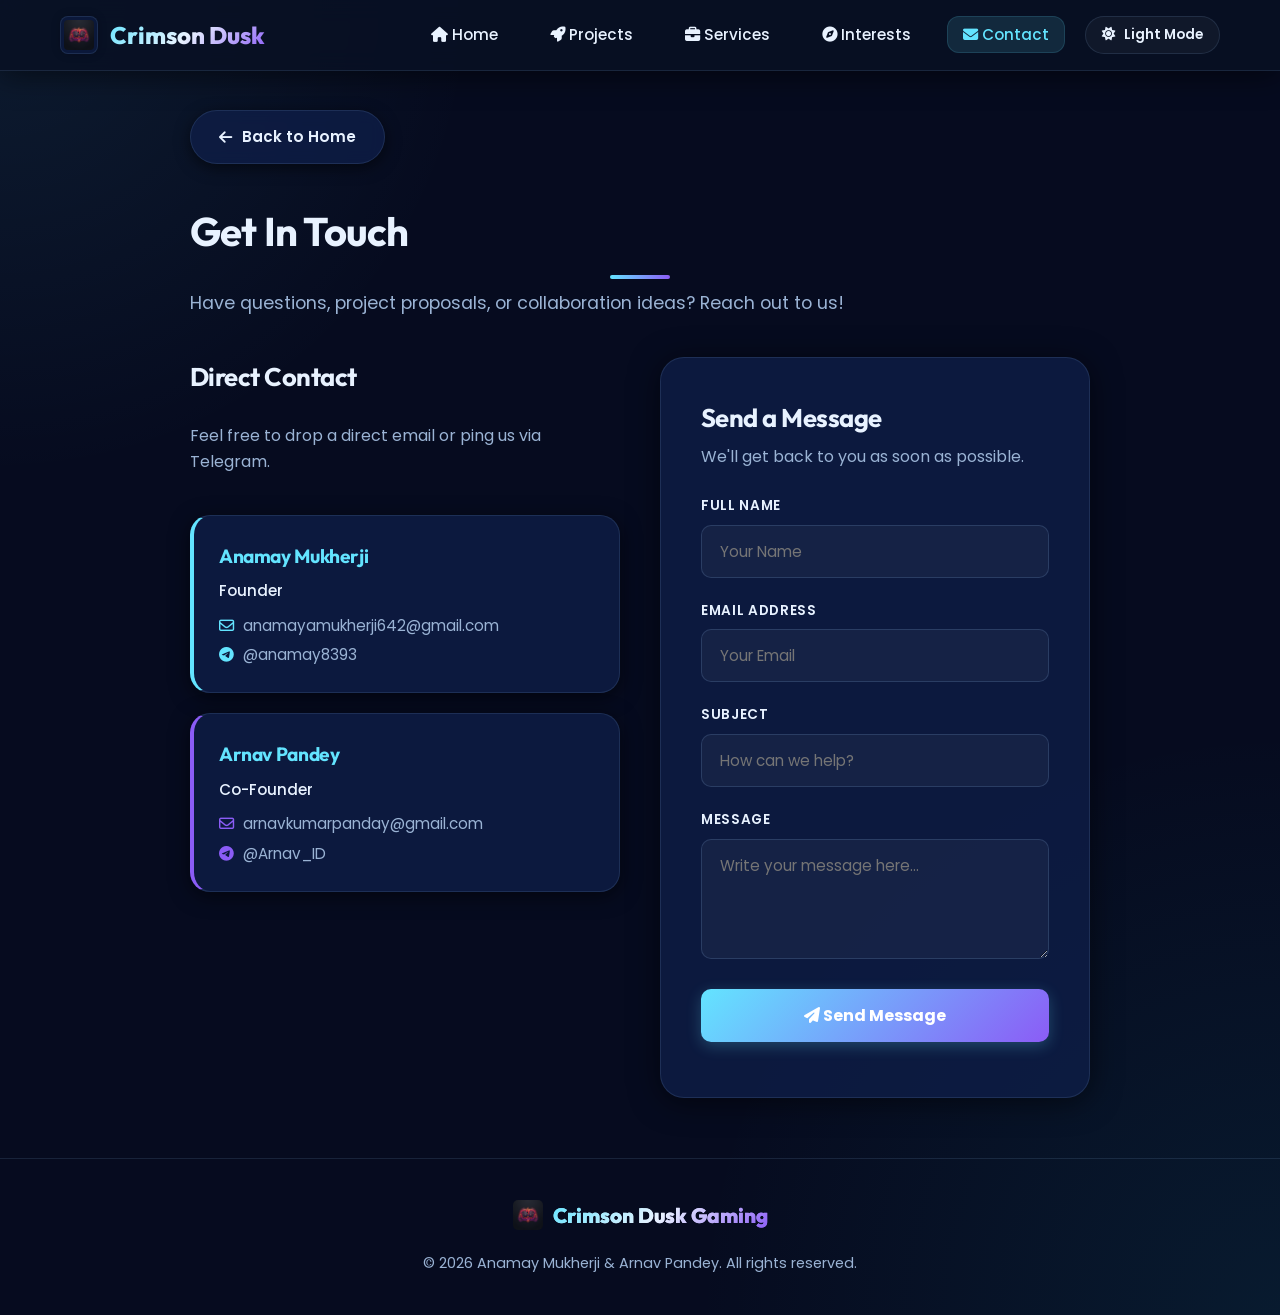
==== commit 622e2fb0: "Add files via upload" ====
--- a/contact.html
+++ b/contact.html
@@ -25,6 +25,7 @@
             <ul class="nav-menu">
                 <li><a href="index.html" class="nav-link"><i class="fa-solid fa-house"></i> Home</a></li>
                 <li><a href="projects.html" class="nav-link"><i class="fa-solid fa-rocket"></i> Projects</a></li>
+                <li><a href="services.html" class="nav-link"><i class="fa-solid fa-briefcase"></i> Services</a></li>
                 <li><a href="project2.html" class="nav-link"><i class="fa-solid fa-compass"></i> Interests</a></li>
                 <li><a href="contact.html" class="nav-link active"><i class="fa-solid fa-envelope"></i> Contact</a></li>
                 <li>
--- a/style.css
+++ b/style.css
@@ -7,31 +7,31 @@
     --font-body: 'Poppins', sans-serif;
 
     /* Theme - Dark (Default) */
-    --bg-primary: #050811;
-    --bg-secondary: #0a0f1d;
-    --bg-tertiary: #12182c;
-    --text-primary: #f1f5f9;
-    --text-secondary: #94a3b8;
+    --bg-primary: #060b1f;
+    --bg-secondary: #0f1c3f;
+    --bg-tertiary: rgba(13, 27, 62, 0.84);
+    --text-primary: #e8f2ff;
+    --text-secondary: #9ab3d4;
 
     /* Branding Colors */
-    --accent-saffron: #ff5252;
-    /* Crimson Saffron */
-    --accent-green: #00ebc7;
-    /* Neon Teal */
-    --accent-blue: #3b82f6;
+    --accent-saffron: #63e4ff;
+    /* Arctic Cyan */
+    --accent-green: #8b5cf6;
+    /* Electric Purple */
+    --accent-blue: #22d3ee;
 
     /* Glassmorphism & UI elements */
-    --card-bg: rgba(10, 15, 29, 0.7);
-    --card-border: rgba(255, 255, 255, 0.08);
-    --card-hover-border: rgba(255, 82, 82, 0.35);
-    --navbar-bg: rgba(5, 8, 17, 0.85);
-    --input-bg: rgba(255, 255, 255, 0.02);
-    --input-border: rgba(255, 255, 255, 0.08);
+    --card-bg: rgba(15, 30, 72, 0.78);
+    --card-border: rgba(158, 205, 255, 0.12);
+    --card-hover-border: rgba(99, 228, 255, 0.28);
+    --navbar-bg: rgba(8, 16, 36, 0.88);
+    --input-bg: rgba(255, 255, 255, 0.04);
+    --input-border: rgba(158, 205, 255, 0.16);
 
     /* Shadows & Glows */
-    --shadow: rgba(0, 0, 0, 0.6);
-    --glow-saffron: rgba(255, 82, 82, 0.3);
-    --glow-green: rgba(0, 235, 199, 0.3);
+    --shadow: rgba(0, 0, 0, 0.55);
+    --glow-saffron: rgba(99, 228, 255, 0.24);
+    --glow-green: rgba(139, 92, 246, 0.24);
 
     /* Dynamic Transitions */
     --transition-fast: 0.2s ease;
@@ -41,29 +41,29 @@
 
 body.light-mode {
     /* Theme - Light */
-    --bg-primary: #f8fafc;
+    --bg-primary: #f7fbff;
     --bg-secondary: #ffffff;
-    --bg-tertiary: #f1f5f9;
+    --bg-tertiary: #eef4ff;
     --text-primary: #0f172a;
-    --text-secondary: #475569;
+    --text-secondary: #4b5f7f;
 
     /* Adjusted Branding for Light BG */
-    --accent-saffron: #e11d48;
-    --accent-green: #0d9488;
-    --accent-blue: #1d4ed8;
+    --accent-saffron: #2563eb;
+    --accent-green: #0ea5e9;
+    --accent-blue: #7c3aed;
 
     /* Glassmorphism & UI elements */
-    --card-bg: rgba(255, 255, 255, 0.85);
-    --card-border: rgba(15, 23, 42, 0.08);
-    --card-hover-border: rgba(225, 29, 72, 0.3);
-    --navbar-bg: rgba(248, 250, 252, 0.9);
-    --input-bg: rgba(15, 23, 42, 0.02);
+    --card-bg: rgba(255, 255, 255, 0.92);
+    --card-border: rgba(59, 130, 246, 0.12);
+    --card-hover-border: rgba(14, 165, 233, 0.22);
+    --navbar-bg: rgba(255, 255, 255, 0.92);
+    --input-bg: rgba(15, 23, 42, 0.03);
     --input-border: rgba(15, 23, 42, 0.08);
 
     /* Shadows & Glows */
-    --shadow: rgba(0, 0, 0, 0.05);
-    --glow-saffron: rgba(225, 29, 72, 0.15);
-    --glow-green: rgba(13, 148, 136, 0.15);
+    --shadow: rgba(0, 0, 0, 0.08);
+    --glow-saffron: rgba(37, 99, 235, 0.15);
+    --glow-green: rgba(14, 165, 233, 0.15);
 }
 
 /* --- Base Reset & General --- */
@@ -79,11 +79,11 @@
 
 body {
     font-family: var(--font-body);
-    background-color: var(--bg-primary);
+    background: radial-gradient(circle at top left, rgba(99, 228, 255, 0.08), transparent 26%), radial-gradient(circle at bottom right, rgba(34, 211, 238, 0.08), transparent 32%), var(--bg-primary);
     color: var(--text-primary);
     line-height: 1.6;
     overflow-x: hidden;
-    transition: background-color var(--transition-normal), color var(--transition-normal);
+    transition: background var(--transition-normal), color var(--transition-normal);
 }
 
 .container {
@@ -127,6 +127,7 @@
     justify-content: space-between;
     align-items: center;
     height: 70px;
+    gap: 16px;
 }
 
 .brand {
@@ -157,6 +158,7 @@
 
 .brand-text {
     background: linear-gradient(135deg, var(--accent-saffron), var(--text-primary), var(--accent-green));
+    background-clip: text;
     -webkit-background-clip: text;
     -webkit-text-fill-color: transparent;
 }
@@ -176,9 +178,69 @@
     transition: all var(--transition-fast);
 }
 
-.nav-link:hover {
-    color: var(--accent-saffron);
-    background-color: rgba(255, 159, 67, 0.08);
+@media (max-width: 900px) {
+    .navbar-container {
+        flex-wrap: wrap;
+        justify-content: space-between;
+        padding: 10px 0;
+    }
+
+    .menu-toggle-btn {
+        display: flex;
+    }
+
+    .nav-menu {
+        position: absolute;
+        top: 70px;
+        right: 20px;
+        width: calc(100% - 40px);
+        max-width: 300px;
+        flex-direction: column;
+        align-items: stretch;
+        background-color: var(--navbar-bg);
+        border: 1px solid var(--card-border);
+        border-radius: 20px;
+        padding: 18px;
+        gap: 12px;
+        display: none;
+        opacity: 0;
+        transform: translateY(-10px);
+        transition: opacity var(--transition-normal), transform var(--transition-normal);
+        z-index: 1001;
+    }
+
+    .nav-menu.open {
+        display: flex;
+        opacity: 1;
+        transform: translateY(0);
+    }
+
+    .nav-menu li {
+        width: 100%;
+    }
+
+    .nav-link {
+        width: 100%;
+        text-align: left;
+        padding: 12px 14px;
+        background-color: var(--bg-secondary);
+    }
+
+    .theme-toggle-btn {
+        width: 100%;
+        justify-content: center;
+    }
+}
+
+.nav-link:hover,
+    .nav-link.active {
+        color: var(--accent-saffron);
+        background-color: rgba(99, 228, 255, 0.12);
+        border-radius: 12px;
+    }
+
+    .nav-link.active {
+        box-shadow: inset 0 0 0 1px rgba(99, 228, 255, 0.14);
 }
 
 /* --- Theme Toggle Button --- */
@@ -209,7 +271,7 @@
 .ticker-container {
     margin-top: 70px;
     /* offset navbar */
-    background: linear-gradient(90deg, var(--accent-saffron), var(--accent-blue), var(--accent-green));
+    background: linear-gradient(90deg, rgba(99, 228, 255, 0.95), rgba(34, 211, 238, 0.95), rgba(139, 92, 246, 0.95));
     padding: 6px 0;
     color: #ffffff;
     font-family: var(--font-heading);
@@ -244,6 +306,7 @@
     line-height: 1.1;
     margin-bottom: 15px;
     background: linear-gradient(135deg, var(--accent-saffron), #ffffff, var(--accent-green));
+    background-clip: text;
     -webkit-background-clip: text;
     -webkit-text-fill-color: transparent;
     font-weight: 800;
@@ -251,6 +314,7 @@
 
 body.light-mode .hero-title {
     background: linear-gradient(135deg, var(--accent-saffron), var(--text-primary), var(--accent-green));
+    background-clip: text;
     -webkit-background-clip: text;
     -webkit-text-fill-color: transparent;
 }
@@ -406,6 +470,99 @@
     border-top: 1px solid var(--card-border);
 }
 
+.updates-section {
+    padding-top: 60px;
+}
+
+.updates-grid {
+    display: grid;
+    grid-template-columns: repeat(auto-fit, minmax(240px, 1fr));
+    gap: 24px;
+    margin-top: 30px;
+}
+
+.update-card {
+    background-color: var(--card-bg);
+    border: 1px solid var(--card-border);
+    border-radius: 24px;
+    padding: 28px;
+    box-shadow: 0 10px 30px rgba(0, 0, 0, 0.18);
+    transition: transform var(--transition-normal), border-color var(--transition-normal);
+}
+
+.update-card:hover {
+    transform: translateY(-4px);
+    border-color: var(--card-hover-border);
+}
+
+.update-badge {
+    display: inline-flex;
+    align-items: center;
+    justify-content: center;
+    padding: 6px 14px;
+    border-radius: 999px;
+    font-size: 0.8rem;
+    font-weight: 700;
+    text-transform: uppercase;
+    letter-spacing: 0.08em;
+    color: var(--text-primary);
+    background-color: rgba(99, 228, 255, 0.12);
+    margin-bottom: 18px;
+}
+
+.update-card h3 {
+    font-size: 1.25rem;
+    margin-bottom: 12px;
+}
+
+.update-card p {
+    color: var(--text-secondary);
+    line-height: 1.7;
+}
+
+.services-overview {
+    padding-top: 60px;
+}
+
+.service-grid {
+    display: grid;
+    grid-template-columns: repeat(auto-fit, minmax(220px, 1fr));
+    gap: 24px;
+    margin-top: 30px;
+}
+
+.service-card {
+    background-color: var(--card-bg);
+    border: 1px solid var(--card-border);
+    border-radius: 24px;
+    padding: 28px;
+    box-shadow: 0 10px 30px rgba(0, 0, 0, 0.18);
+    transition: transform var(--transition-normal), border-color var(--transition-normal);
+}
+
+.service-card:hover {
+    transform: translateY(-4px);
+    border-color: var(--card-hover-border);
+}
+
+.service-card h3 {
+    font-size: 1.25rem;
+    margin-bottom: 14px;
+    display: flex;
+    align-items: center;
+    gap: 10px;
+}
+
+.service-card p {
+    color: var(--text-secondary);
+    line-height: 1.7;
+}
+
+.services-cta {
+    text-align: center;
+    margin-top: 30px;
+}
+
 .section-title {
     font-size: 2.2rem;
     text-align: center;
@@ -529,7 +686,7 @@
 
 .skill-badge:hover {
     border-color: var(--accent-saffron);
-    background-color: rgba(255, 159, 67, 0.05);
+    background-color: rgba(99, 228, 255, 0.08);
     transform: scale(1.05);
 }
 
@@ -795,6 +952,7 @@
     font-size: 1.3rem;
     margin-bottom: 10px;
     background: linear-gradient(135deg, var(--accent-saffron), var(--text-primary), var(--accent-green));
+    background-clip: text;
     -webkit-background-clip: text;
     -webkit-text-fill-color: transparent;
 }
@@ -802,7 +960,7 @@
 /* --- Stats Section --- */
 .stats-section {
     padding: 60px 0;
-    background: radial-gradient(circle at center, rgba(255, 82, 82, 0.04) 0%, transparent 70%);
+    background: radial-gradient(circle at center, rgba(99, 228, 255, 0.08) 0%, transparent 70%);
 }
 
 .stats-grid {
@@ -850,6 +1008,7 @@
     font-weight: 800;
     font-family: var(--font-heading);
     background: linear-gradient(135deg, var(--accent-saffron), var(--accent-green));
+    background-clip: text;
     -webkit-background-clip: text;
     -webkit-text-fill-color: transparent;
     margin-bottom: 5px;
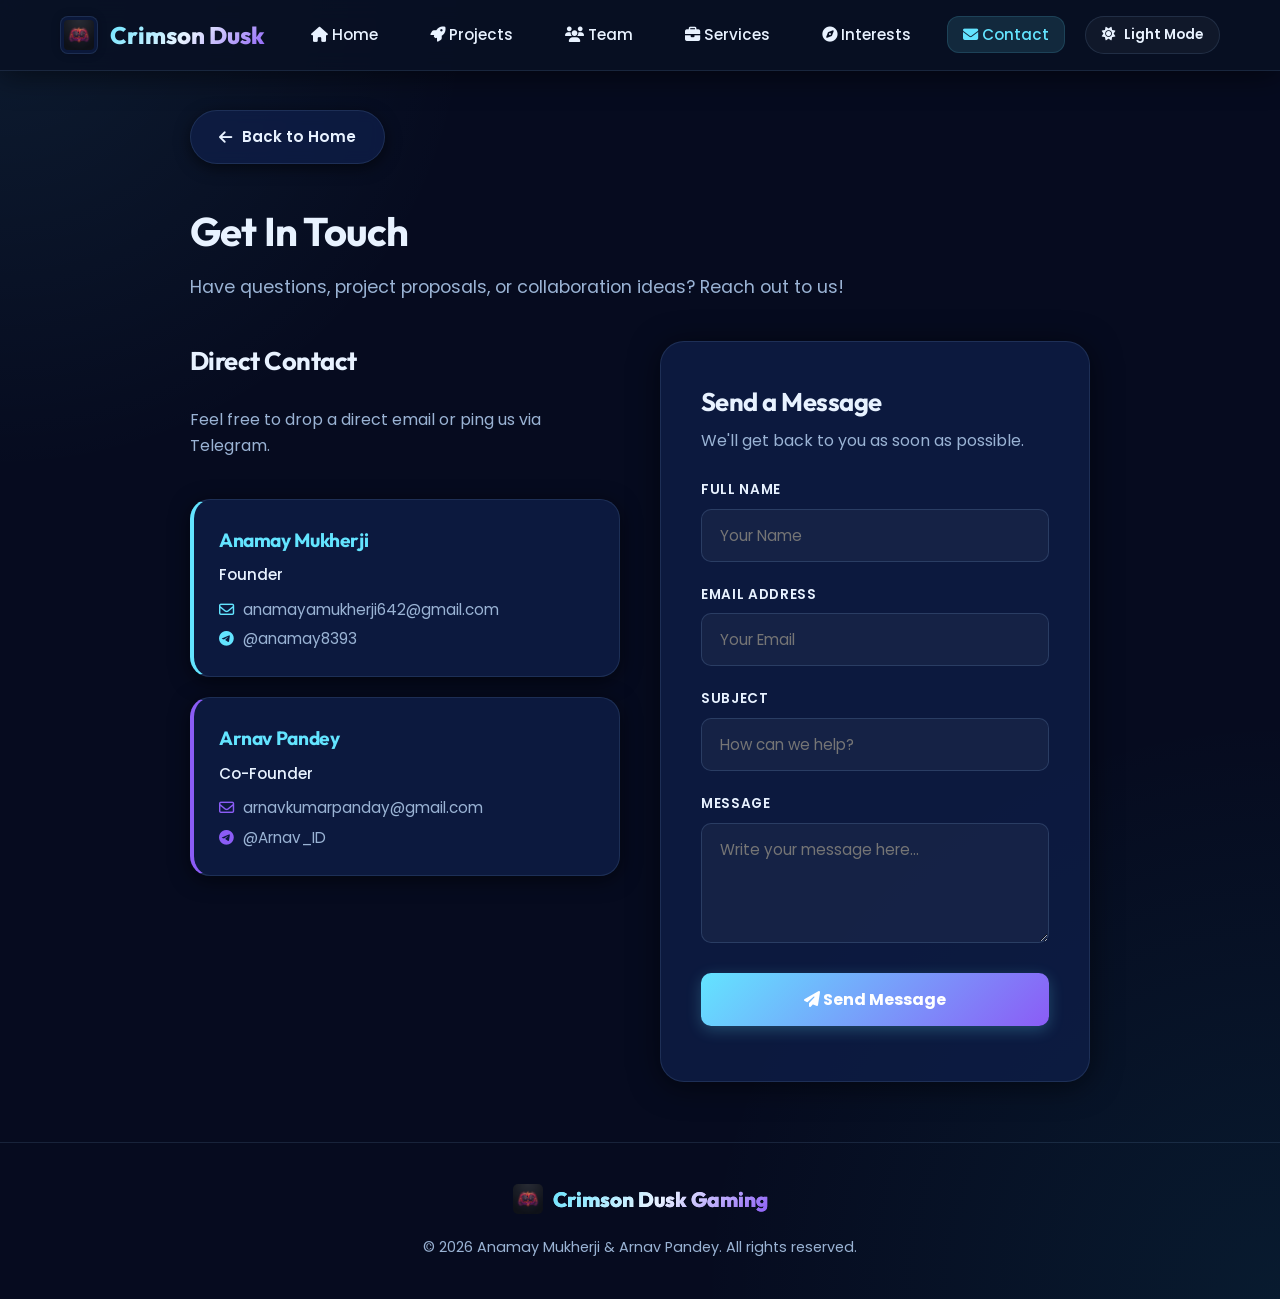
==== commit c46483bf: "Add files via upload" ====
--- a/contact.html
+++ b/contact.html
@@ -25,6 +25,7 @@
             <ul class="nav-menu">
                 <li><a href="index.html" class="nav-link"><i class="fa-solid fa-house"></i> Home</a></li>
                 <li><a href="projects.html" class="nav-link"><i class="fa-solid fa-rocket"></i> Projects</a></li>
+                <li><a href="team.html" class="nav-link"><i class="fa-solid fa-users"></i> Team</a></li>
                 <li><a href="services.html" class="nav-link"><i class="fa-solid fa-briefcase"></i> Services</a></li>
                 <li><a href="project2.html" class="nav-link"><i class="fa-solid fa-compass"></i> Interests</a></li>
                 <li><a href="contact.html" class="nav-link active"><i class="fa-solid fa-envelope"></i> Contact</a></li>
--- a/style.css
+++ b/style.css
@@ -558,24 +558,52 @@
     line-height: 1.7;
 }
 
-.services-cta {
-    text-align: center;
-    margin-top: 30px;
-}
-
-.section-title {
-    font-size: 2.2rem;
-    text-align: center;
-    margin-bottom: 45px;
-    position: relative;
-}
-
-.section-title::after {
-    content: '';
-    display: block;
-    width: 60px;
-    height: 4px;
-    background: linear-gradient(90deg, var(--accent-saffron), var(--accent-green));
+    .profile-page {
+        padding: 110px 0 60px 0;
+        max-width: 900px;
+        margin: 0 auto;
+    }
+
+    .profile-card-grid {
+        display: grid;
+        grid-template-columns: repeat(auto-fit, minmax(280px, 1fr));
+        gap: 24px;
+        margin-top: 30px;
+    }
+
+    .profile-detail-card {
+        background-color: var(--card-bg);
+        border: 1px solid var(--card-border);
+        border-radius: 24px;
+        padding: 32px;
+        box-shadow: 0 10px 30px rgba(0, 0, 0, 0.18);
+    }
+
+    .profile-page h2,
+    .profile-page h3 {
+        color: var(--text-primary);
+    }
+
+    .profile-quote {
+        font-size: 1.25rem;
+        font-style: italic;
+        margin: 18px 0 24px 0;
+        color: var(--accent-saffron);
+        line-height: 1.8;
+    }
+
+    .quote-source {
+        font-weight: 700;
+        color: var(--text-primary);
+        margin-bottom: 18px;
+    }
+
+    .profile-detail-card ul {
+        padding-left: 20px;
+        color: var(--text-secondary);
+        line-height: 1.8;
+    }
+
     margin: 12px auto 0 auto;
     border-radius: 2px;
 }
